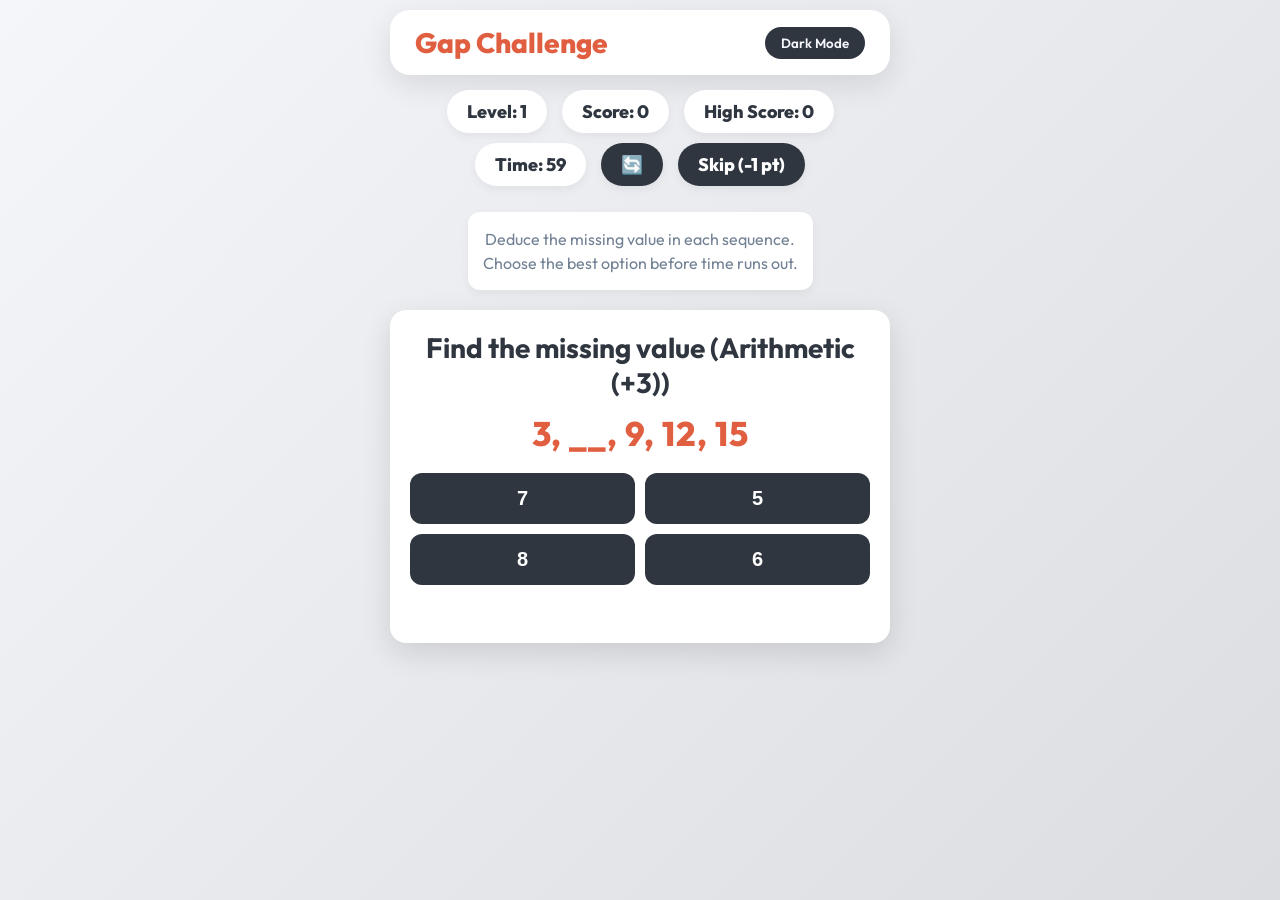
==== games/gap.html @ eac1f6e7 "Add Gap Challenge deductive sequence game" ====
<!DOCTYPE html>
<html lang="en">
<head>
  <meta charset="UTF-8">
  <meta name="viewport" content="width=device-width, initial-scale=1.0, maximum-scale=1.0, user-scalable=no">
  <link rel="stylesheet" href="../css/game.css">
  <title>Gap Challenge</title>
</head>
<body>
  <div class="header-container">
    <h2>Gap Challenge</h2>
    <button id="theme-toggle">Dark Mode</button>
  </div>

  <div class="stats-container">
    <p id="level-display">Level: 1</p>
    <p id="score-display">Score: 0</p>
    <p id="highscore-display">High Score: 0</p>
  </div>

  <div class="stats-container">
    <p id="timer">Time: 60</p>
    <button id="restart-btn" class="skip-btn" title="Restart Challenge" aria-label="Restart Challenge">🔄</button>
    <button id="skip-btn" class="skip-btn">Skip (-1 pt)</button>
  </div>

  <p class="instructions">
    Deduce the missing value in each sequence.<br>
    Choose the best option before time runs out.
  </p>

  <section class="gap-panel" aria-live="polite">
    <h3 id="prompt-title">Find the missing value</h3>
    <p id="sequence-text" class="gap-sequence">2, 4, __, 8, 10</p>
    <div id="options" class="gap-options"></div>
    <p id="feedback" class="gap-feedback"></p>
  </section>

  <div id="level-overlay" class="overlay">
    <div class="overlay-content">
      <h3 id="overlay-message">Correct!</h3>
      <button id="next-level-btn">Next Level</button>
    </div>
  </div>

  <script src="../js/games/gap.js"></script>
</body>
</html>
---- css/game.css ----
@import url("https://fonts.googleapis.com/css2?family=Outfit:wght@400;600;800&display=swap");

:root {
  --bg-top: #f5f6fa;
  --bg-bottom: #dcdde1;
  --text-main: #2f3640;
  --text-muted: #718093;
  --header-text: #e15f41;
  --cell-bg: #f5f6fa;
  --cell-border: #718093;
  --board-bg: #fff;
  --overlay-bg: rgba(255, 255, 255, 0.85);

  --block-1: #1dd1a1;
  --block-2: #5f27cd;
  --locked-bg: #bdc3c7;
}

[data-theme="dark"] {
  --bg-top: #192a56;
  --bg-bottom: #273c75;
  --text-main: #f5f6fa;
  --text-muted: #dcdde1;
  --header-text: #ffb142;
  --cell-bg: #353b48;
  --cell-border: #f5f6fa;
  --board-bg: #2f3640;
  --overlay-bg: rgba(0, 0, 0, 0.85);

  --block-1: #10ac84;
  --block-2: #341f97;
  --locked-bg: #718093;
}

body {
  font-family: "Outfit", sans-serif;
  text-align: center;
  background: linear-gradient(135deg, var(--bg-top), var(--bg-bottom));
  margin: 0;
  color: var(--text-main);
  min-height: 100vh;
  transition: all 0.3s ease;
  display: flex;
  flex-direction: column;
  align-items: center;
  padding: 10px;
  overflow-x: hidden;
  box-sizing: border-box;
}

/* Header */
.header-container {
  display: flex;
  justify-content: space-between;
  align-items: center;
  flex-wrap: nowrap;
  width: 100%;
  max-width: 500px;
  background: var(--board-bg);
  padding: clamp(10px, 3vw, 15px) clamp(15px, 4vw, 25px);
  border-radius: 20px;
  box-shadow: 0 10px 30px rgba(0, 0, 0, 0.1);
  box-sizing: border-box;
  margin-bottom: 15px;
}

h2 {
  margin: 0;
  font-size: clamp(20px, 5vw, 28px);
  color: var(--header-text);
  font-weight: 800;
  white-space: nowrap;
}

/* Theme Toggle */
#theme-toggle {
  background: var(--text-main);
  color: var(--bg-top);
  border: none;
  padding: 8px 16px;
  border-radius: 20px;
  font-family: "Outfit", sans-serif;
  font-weight: 600;
  cursor: pointer;
  transition:
    transform 0.2s,
    background 0.3s,
    color 0.3s;
}

#theme-toggle:hover {
  transform: scale(1.05);
}

/* Stats */
.stats-container {
  display: flex;
  justify-content: center;
  align-items: center;
  flex-wrap: nowrap;
  width: 100%;
  max-width: 500px;
  gap: clamp(5px, 2vw, 15px);
  margin-bottom: 10px;
}

#timer,
#moves,
#level-display,
#score-display,
#highscore-display {
  font-size: clamp(12px, 3.5vw, 18px);
  font-weight: 800;
  margin: 0;
  padding: clamp(5px, 1.5vw, 10px) clamp(10px, 3vw, 20px);
  background: var(--board-bg);
  border-radius: 30px;
  white-space: nowrap;
  box-shadow: 0 4px 10px rgba(0, 0, 0, 0.05);
  transition: background 0.3s;
}

.skip-btn {
  background: var(--text-main);
  color: var(--board-bg);
  border: none;
  font-family: inherit;
  border-radius: 30px;
  padding: clamp(5px, 1.5vw, 10px) clamp(10px, 3vw, 20px);
  font-weight: 800;
  white-space: nowrap;
  font-size: clamp(12px, 3.5vw, 18px);
  cursor: pointer;
  transition: all 0.2s;
  box-shadow: 0 4px 10px rgba(0, 0, 0, 0.05);
}

.skip-btn:hover {
  transform: translateY(-2px);
  opacity: 0.9;
}

p.instructions {
  color: var(--text-muted);
  font-size: 16px;
  line-height: 1.5;
  max-width: 500px;
  background: var(--board-bg);
  padding: 15px;
  border-radius: 12px;
  box-shadow: 0 4px 10px rgba(0, 0, 0, 0.05);
  margin-bottom: 20px;
}

/* Grid Container */
.grid {
  display: grid;
  gap: 6px;
  justify-content: center;
  padding: 15px;
  background: var(--board-bg);
  border-radius: 16px;
  box-shadow: 0 10px 30px rgba(0, 0, 0, 0.15);
  transition: background 0.3s;
  width: 100%;
  max-width: 340px;
  box-sizing: border-box;
}

/* Cells */
.cell {
  width: 100%;
  aspect-ratio: 1;
  max-width: 70px;
  max-height: 70px;
  background: var(--cell-bg);
  border-radius: 12px;
  position: relative;
  border: 3px solid var(--cell-border);
  box-sizing: border-box;
  transition: all 0.2s;
  display: flex !important;
  align-items: center;
  justify-content: center;
  cursor: pointer;
  touch-action: manipulation;
  -webkit-tap-highlight-color: transparent;
}

/* Ball */
.ball {
  background: radial-gradient(circle at 30% 30%, #ff6b6b, #c0392b) !important;
  border-radius: 50% !important;
  box-shadow:
    inset -2px -2px 6px rgba(0, 0, 0, 0.3),
    0 4px 8px rgba(0, 0, 0, 0.3) !important;
  transform: scale(0.8);
  border: none !important;
}

/* Exit */
.exit {
  background: radial-gradient(circle, #000 40%, #2f3640) !important;
  border-radius: 50% !important;
  box-shadow: 0 0 15px rgba(0, 0, 0, 0.5) !important;
  transform: scale(0.9);
  animation: pulse 2s infinite;
  border: 2px solid #e15f41 !important;
}

@keyframes pulse {
  0% {
    transform: scale(0.9);
  }
  50% {
    transform: scale(1);
  }
  100% {
    transform: scale(0.9);
  }
}

/* Unified Blocks */
.block {
  border-radius: 8px !important;
  border: none !important;
  box-shadow: inset 0 0 15px rgba(0, 0, 0, 0.2) !important;
  z-index: 2;
}

.block-color-0 {
  background: #10ac84 !important;
}
.block-color-1 {
  background: #5f27cd !important;
}
.block-color-2 {
  background: #ff9f43 !important;
}
.block-color-3 {
  background: #0abde3 !important;
}
.block-color-4 {
  background: #ee5253 !important;
}
.block-color-5 {
  background: #feca57 !important;
}

/* Bridge the gaps */
.bridge-right::after {
  content: "";
  position: absolute;
  top: 0;
  bottom: 0;
  right: -6px; /* gap size */
  width: 6px;
  background: inherit;
  z-index: 5;
}

.bridge-bottom::before {
  content: "";
  position: absolute;
  left: 0;
  right: 0;
  bottom: -6px; /* gap size */
  height: 6px;
  background: inherit;
  z-index: 5;
}

/* Remove internal borders */
.bridge-right {
  border-top-right-radius: 0 !important;
  border-bottom-right-radius: 0 !important;
}
.unborder-left {
  border-top-left-radius: 0 !important;
  border-bottom-left-radius: 0 !important;
}
.bridge-bottom {
  border-bottom-left-radius: 0 !important;
  border-bottom-right-radius: 0 !important;
}
.unborder-top {
  border-top-left-radius: 0 !important;
  border-top-right-radius: 0 !important;
}

/* Selected */
.selected {
  filter: brightness(1.3) drop-shadow(0 0 10px #fbc531) !important;
  z-index: 15 !important;
}

/* Locked tiles */
.locked {
  background: repeating-linear-gradient(45deg, var(--locked-bg), var(--locked-bg) 10px, rgba(0,0,0,0.15) 10px, rgba(0,0,0,0.15) 20px) !important;
  border-color: transparent !important;
  box-shadow: inset 0 0 15px rgba(0,0,0,0.3) !important;
}
.locked::after {
  content: "⊘";
  position: absolute;
  top: 50%;
  left: 50%;
  transform: translate(-50%, -50%);
  font-size: clamp(20px, 6vw, 28px);
  color: rgba(255, 255, 255, 0.6);
}

/* Arrows for mouse moves */
.arrow {
  cursor: pointer;
  font-size: clamp(24px, 8vw, 36px);
  font-weight: bold;
  color: var(--text-main);
  text-shadow:
    0 0 5px var(--board-bg),
    0 0 10px var(--board-bg);
  background: transparent;
  user-select: none;
  z-index: 20;
  display: flex !important;
  align-items: center;
  justify-content: center;
  font-family: Arial, "Segoe UI", sans-serif;
  transition: transform 0.15s ease-in-out;
}

.arrow:hover {
  transform: scale(1.3);
}

/* Overlay */
.overlay {
  position: fixed;
  top: 0;
  left: 0;
  right: 0;
  bottom: 0;
  background: rgba(0, 0, 0, 0.6);
  display: flex;
  align-items: center;
  justify-content: center;
  z-index: 100;
  opacity: 0;
  pointer-events: none;
  transition: opacity 0.4s ease;
  backdrop-filter: blur(8px);
  -webkit-backdrop-filter: blur(8px);
}

.overlay.active {
  opacity: 1;
  pointer-events: all;
}

.overlay-content {
  background: var(--board-bg);
  padding: clamp(30px, 5vw, 40px);
  border-radius: 24px;
  text-align: center;
  box-shadow: 0 25px 50px rgba(0, 0, 0, 0.5);
  transform: scale(0.9) translateY(20px);
  transition: transform 0.4s cubic-bezier(0.175, 0.885, 0.32, 1.275), background 0.3s;
  border: 1px solid rgba(255, 255, 255, 0.1);
}

.overlay.active .overlay-content {
  transform: scale(1) translateY(0);
}

.overlay-content h3 {
  font-size: 36px;
  margin-top: 0;
  color: var(--header-text);
}

#next-level-btn {
  background: var(--header-text);
  color: #fff;
  border: none;
  padding: 15px 30px;
  font-size: 20px;
  font-weight: 600;
  border-radius: 30px;
  cursor: pointer;
  font-family: inherit;
  transition:
    transform 0.2s,
    box-shadow 0.2s;
}

#next-level-btn:hover {
  transform: translateY(-2px);
  box-shadow: 0 5px 15px rgba(0, 0, 0, 0.2);
}

/* Gap Challenge */
.gap-panel {
  width: 100%;
  max-width: 500px;
  background: var(--board-bg);
  border-radius: 16px;
  box-shadow: 0 10px 30px rgba(0, 0, 0, 0.12);
  padding: 20px;
  box-sizing: border-box;
}

.gap-panel h3 {
  margin: 0 0 12px 0;
  font-size: clamp(20px, 4.5vw, 28px);
}

.gap-sequence {
  margin: 0;
  font-size: clamp(20px, 6vw, 34px);
  letter-spacing: 1px;
  font-weight: 800;
  color: var(--header-text);
}

.gap-options {
  margin-top: 18px;
  display: grid;
  grid-template-columns: repeat(2, minmax(120px, 1fr));
  gap: 10px;
}

.gap-option {
  border: none;
  border-radius: 12px;
  padding: 14px;
  background: var(--text-main);
  color: var(--board-bg);
  font-weight: 800;
  font-size: clamp(16px, 4vw, 20px);
  cursor: pointer;
  transition: transform 0.2s ease, opacity 0.2s ease;
}

.gap-option:hover:not(:disabled) {
  transform: translateY(-2px);
  opacity: 0.9;
}

.gap-option:disabled {
  cursor: not-allowed;
  opacity: 0.7;
}

.gap-feedback {
  min-height: 24px;
  margin: 14px 0 0;
  font-weight: 700;
  color: var(--text-muted);
}
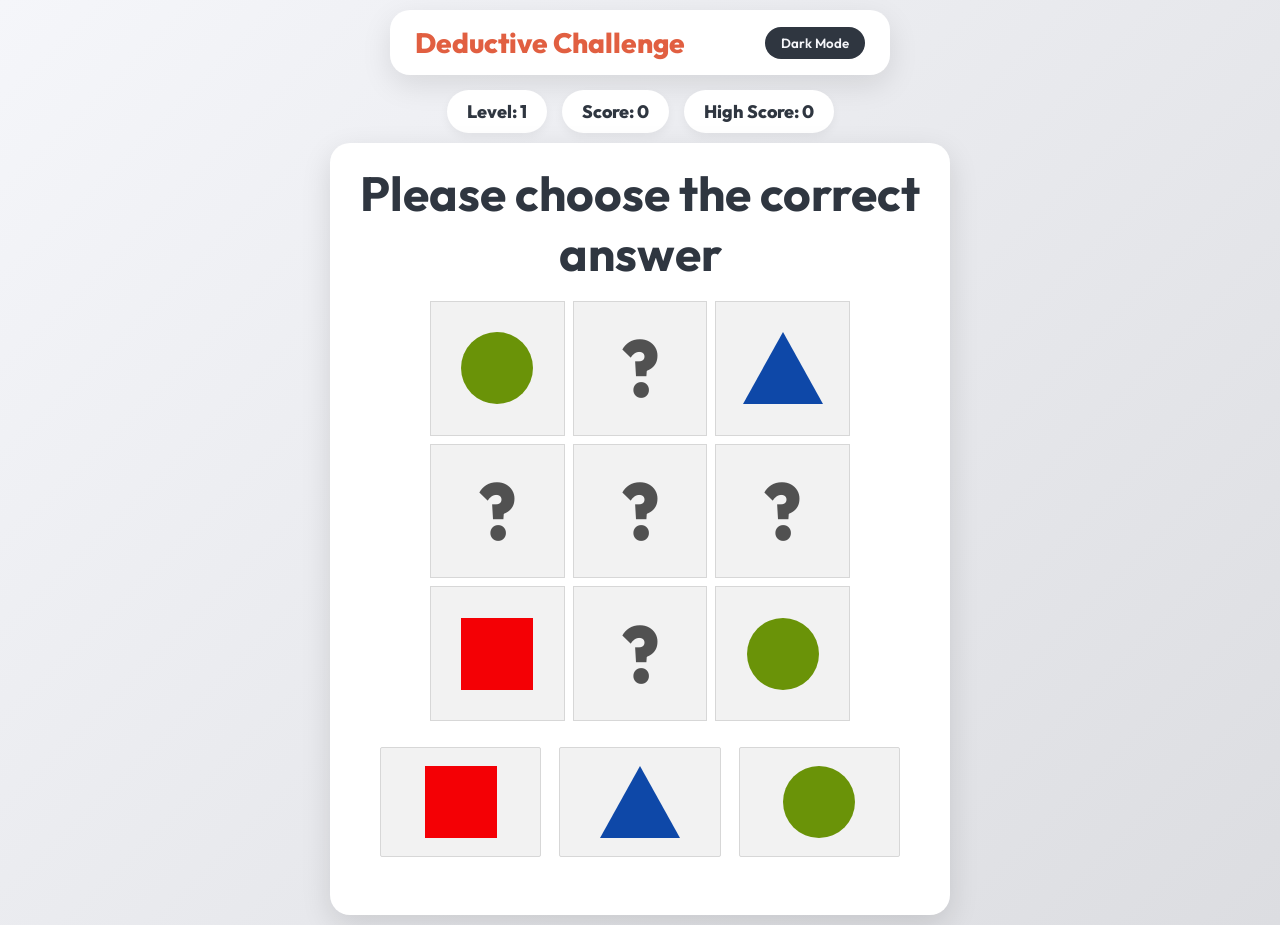
==== commit 4daf4401: "Redesign gap game as visual deductive shape challenge" ====
--- a/games/gap.html
+++ b/games/gap.html
@@ -4,11 +4,11 @@
   <meta charset="UTF-8">
   <meta name="viewport" content="width=device-width, initial-scale=1.0, maximum-scale=1.0, user-scalable=no">
   <link rel="stylesheet" href="../css/game.css">
-  <title>Gap Challenge</title>
+  <title>Deductive Challenge</title>
 </head>
 <body>
   <div class="header-container">
-    <h2>Gap Challenge</h2>
+    <h2>Deductive Challenge</h2>
     <button id="theme-toggle">Dark Mode</button>
   </div>
 
@@ -18,28 +18,20 @@
     <p id="highscore-display">High Score: 0</p>
   </div>
 
-  <div class="stats-container">
-    <p id="timer">Time: 60</p>
-    <button id="restart-btn" class="skip-btn" title="Restart Challenge" aria-label="Restart Challenge">🔄</button>
-    <button id="skip-btn" class="skip-btn">Skip (-1 pt)</button>
-  </div>
+  <section class="deductive-panel" aria-live="polite">
+    <h3 class="deductive-title">Please choose the correct answer</h3>
 
-  <p class="instructions">
-    Deduce the missing value in each sequence.<br>
-    Choose the best option before time runs out.
-  </p>
+    <div id="deductive-grid" class="deductive-grid"></div>
 
-  <section class="gap-panel" aria-live="polite">
-    <h3 id="prompt-title">Find the missing value</h3>
-    <p id="sequence-text" class="gap-sequence">2, 4, __, 8, 10</p>
-    <div id="options" class="gap-options"></div>
+    <div id="deductive-options" class="deductive-options"></div>
+
     <p id="feedback" class="gap-feedback"></p>
   </section>
 
   <div id="level-overlay" class="overlay">
     <div class="overlay-content">
       <h3 id="overlay-message">Correct!</h3>
-      <button id="next-level-btn">Next Level</button>
+      <button id="next-level-btn">Next Puzzle</button>
     </div>
   </div>
 
--- a/css/game.css
+++ b/css/game.css
@@ -457,3 +457,115 @@
   font-weight: 700;
   color: var(--text-muted);
 }
+
+/* Deductive Challenge */
+.deductive-panel {
+  width: 100%;
+  max-width: 620px;
+  background: var(--board-bg);
+  border-radius: 20px;
+  box-shadow: 0 10px 30px rgba(0, 0, 0, 0.12);
+  padding: 20px;
+  box-sizing: border-box;
+}
+
+.deductive-title {
+  margin: 0 0 18px;
+  font-size: clamp(24px, 5vw, 48px);
+}
+
+.deductive-grid {
+  width: min(420px, 94vw);
+  margin: 0 auto;
+  display: grid;
+  grid-template-columns: repeat(3, 1fr);
+  gap: 8px;
+}
+
+.deductive-cell {
+  aspect-ratio: 1;
+  background: #f2f2f2;
+  border: 1px solid #d7d7d7;
+  display: flex;
+  align-items: center;
+  justify-content: center;
+}
+
+.missing-mark {
+  font-size: clamp(42px, 9vw, 78px);
+  font-weight: 800;
+  color: #515151;
+}
+
+.deductive-options {
+  width: min(520px, 100%);
+  margin: 26px auto 0;
+  display: grid;
+  grid-template-columns: repeat(3, minmax(90px, 1fr));
+  gap: 18px;
+}
+
+.deductive-option {
+  background: #f2f2f2;
+  border: 1px solid #d7d7d7;
+  border-radius: 2px;
+  padding: 16px;
+  min-height: 110px;
+  display: flex;
+  align-items: center;
+  justify-content: center;
+  cursor: pointer;
+  transition: transform 0.15s ease;
+}
+
+.deductive-option:hover:not(:disabled) {
+  transform: translateY(-2px);
+}
+
+.token {
+  width: 72px;
+  height: 72px;
+}
+
+.token.circle {
+  border-radius: 50%;
+}
+
+.token.square {
+  border-radius: 0;
+}
+
+.token.triangle {
+  width: 0;
+  height: 0;
+  border-left: 40px solid transparent;
+  border-right: 40px solid transparent;
+  border-bottom: 72px solid #0e48a8;
+}
+
+.token.green.circle,
+.token.green.square {
+  background: #6a9308;
+}
+
+.token.red.circle,
+.token.red.square {
+  background: #f40005;
+}
+
+.token.blue.circle,
+.token.blue.square {
+  background: #0e48a8;
+}
+
+.token.blue.triangle {
+  border-bottom-color: #0e48a8;
+}
+
+.token.green.triangle {
+  border-bottom-color: #6a9308;
+}
+
+.token.red.triangle {
+  border-bottom-color: #f40005;
+}
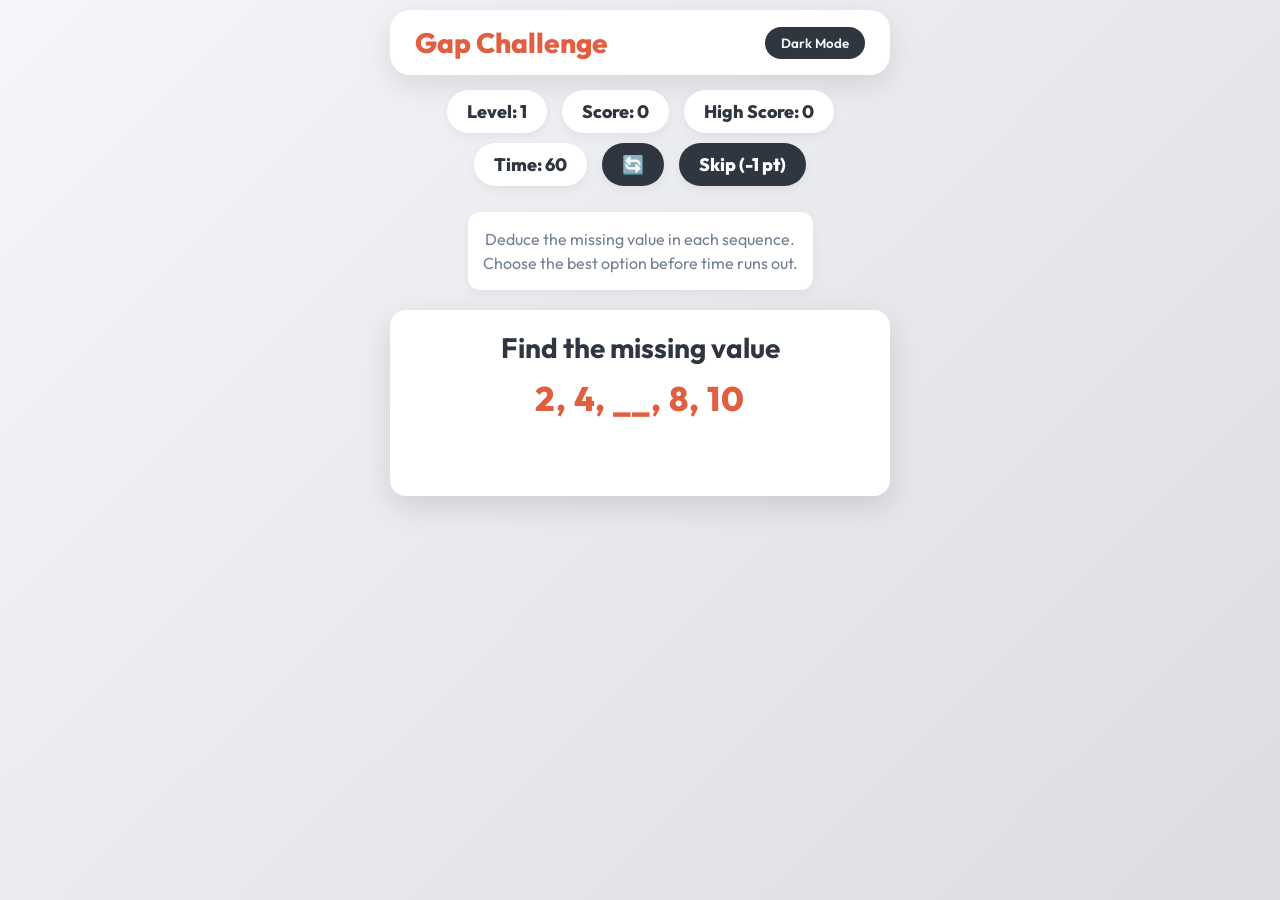
==== commit 7aa97739: "Merge branch 'main' into codex/create-new-game-gap-challenge-u7i5uj" ====
--- a/games/gap.html
+++ b/games/gap.html
@@ -4,11 +4,11 @@
   <meta charset="UTF-8">
   <meta name="viewport" content="width=device-width, initial-scale=1.0, maximum-scale=1.0, user-scalable=no">
   <link rel="stylesheet" href="../css/game.css">
-  <title>Deductive Challenge</title>
+  <title>Gap Challenge</title>
 </head>
 <body>
   <div class="header-container">
-    <h2>Deductive Challenge</h2>
+    <h2>Gap Challenge</h2>
     <button id="theme-toggle">Dark Mode</button>
   </div>
 
@@ -18,20 +18,28 @@
     <p id="highscore-display">High Score: 0</p>
   </div>
 
-  <section class="deductive-panel" aria-live="polite">
-    <h3 class="deductive-title">Please choose the correct answer</h3>
+  <div class="stats-container">
+    <p id="timer">Time: 60</p>
+    <button id="restart-btn" class="skip-btn" title="Restart Challenge" aria-label="Restart Challenge">🔄</button>
+    <button id="skip-btn" class="skip-btn">Skip (-1 pt)</button>
+  </div>
 
-    <div id="deductive-grid" class="deductive-grid"></div>
+  <p class="instructions">
+    Deduce the missing value in each sequence.<br>
+    Choose the best option before time runs out.
+  </p>
 
-    <div id="deductive-options" class="deductive-options"></div>
-
+  <section class="gap-panel" aria-live="polite">
+    <h3 id="prompt-title">Find the missing value</h3>
+    <p id="sequence-text" class="gap-sequence">2, 4, __, 8, 10</p>
+    <div id="options" class="gap-options"></div>
     <p id="feedback" class="gap-feedback"></p>
   </section>
 
   <div id="level-overlay" class="overlay">
     <div class="overlay-content">
       <h3 id="overlay-message">Correct!</h3>
-      <button id="next-level-btn">Next Puzzle</button>
+      <button id="next-level-btn">Next Level</button>
     </div>
   </div>
 
--- a/css/game.css
+++ b/css/game.css
@@ -457,115 +457,3 @@
   font-weight: 700;
   color: var(--text-muted);
 }
-
-/* Deductive Challenge */
-.deductive-panel {
-  width: 100%;
-  max-width: 620px;
-  background: var(--board-bg);
-  border-radius: 20px;
-  box-shadow: 0 10px 30px rgba(0, 0, 0, 0.12);
-  padding: 20px;
-  box-sizing: border-box;
-}
-
-.deductive-title {
-  margin: 0 0 18px;
-  font-size: clamp(24px, 5vw, 48px);
-}
-
-.deductive-grid {
-  width: min(420px, 94vw);
-  margin: 0 auto;
-  display: grid;
-  grid-template-columns: repeat(3, 1fr);
-  gap: 8px;
-}
-
-.deductive-cell {
-  aspect-ratio: 1;
-  background: #f2f2f2;
-  border: 1px solid #d7d7d7;
-  display: flex;
-  align-items: center;
-  justify-content: center;
-}
-
-.missing-mark {
-  font-size: clamp(42px, 9vw, 78px);
-  font-weight: 800;
-  color: #515151;
-}
-
-.deductive-options {
-  width: min(520px, 100%);
-  margin: 26px auto 0;
-  display: grid;
-  grid-template-columns: repeat(3, minmax(90px, 1fr));
-  gap: 18px;
-}
-
-.deductive-option {
-  background: #f2f2f2;
-  border: 1px solid #d7d7d7;
-  border-radius: 2px;
-  padding: 16px;
-  min-height: 110px;
-  display: flex;
-  align-items: center;
-  justify-content: center;
-  cursor: pointer;
-  transition: transform 0.15s ease;
-}
-
-.deductive-option:hover:not(:disabled) {
-  transform: translateY(-2px);
-}
-
-.token {
-  width: 72px;
-  height: 72px;
-}
-
-.token.circle {
-  border-radius: 50%;
-}
-
-.token.square {
-  border-radius: 0;
-}
-
-.token.triangle {
-  width: 0;
-  height: 0;
-  border-left: 40px solid transparent;
-  border-right: 40px solid transparent;
-  border-bottom: 72px solid #0e48a8;
-}
-
-.token.green.circle,
-.token.green.square {
-  background: #6a9308;
-}
-
-.token.red.circle,
-.token.red.square {
-  background: #f40005;
-}
-
-.token.blue.circle,
-.token.blue.square {
-  background: #0e48a8;
-}
-
-.token.blue.triangle {
-  border-bottom-color: #0e48a8;
-}
-
-.token.green.triangle {
-  border-bottom-color: #6a9308;
-}
-
-.token.red.triangle {
-  border-bottom-color: #f40005;
-}
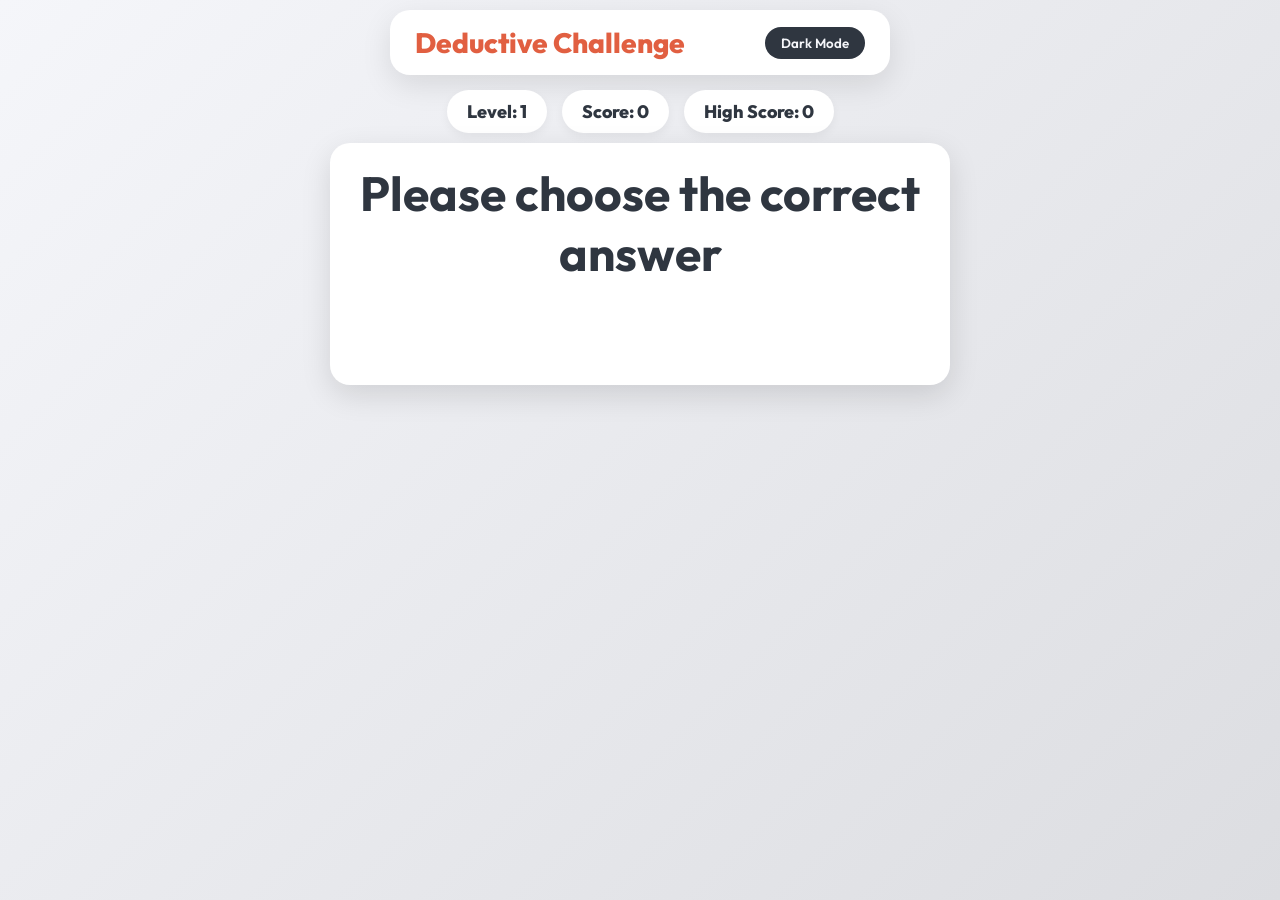
==== commit 2cf01ab3: "Rename 'Gap Challenge' to 'Deductive Challenge'" ====
--- a/games/gap.html
+++ b/games/gap.html
@@ -4,11 +4,11 @@
   <meta charset="UTF-8">
   <meta name="viewport" content="width=device-width, initial-scale=1.0, maximum-scale=1.0, user-scalable=no">
   <link rel="stylesheet" href="../css/game.css">
-  <title>Gap Challenge</title>
+  <title>Deductive Challenge</title>
 </head>
 <body>
   <div class="header-container">
-    <h2>Gap Challenge</h2>
+    <h2>Deductive Challenge</h2>
     <button id="theme-toggle">Dark Mode</button>
   </div>
 
@@ -18,28 +18,20 @@
     <p id="highscore-display">High Score: 0</p>
   </div>
 
-  <div class="stats-container">
-    <p id="timer">Time: 60</p>
-    <button id="restart-btn" class="skip-btn" title="Restart Challenge" aria-label="Restart Challenge">🔄</button>
-    <button id="skip-btn" class="skip-btn">Skip (-1 pt)</button>
-  </div>
+  <section class="deductive-panel" aria-live="polite">
+    <h3 class="deductive-title">Please choose the correct answer</h3>
 
-  <p class="instructions">
-    Deduce the missing value in each sequence.<br>
-    Choose the best option before time runs out.
-  </p>
+    <div id="deductive-grid" class="deductive-grid"></div>
 
-  <section class="gap-panel" aria-live="polite">
-    <h3 id="prompt-title">Find the missing value</h3>
-    <p id="sequence-text" class="gap-sequence">2, 4, __, 8, 10</p>
-    <div id="options" class="gap-options"></div>
+    <div id="deductive-options" class="deductive-options"></div>
+
     <p id="feedback" class="gap-feedback"></p>
   </section>
 
   <div id="level-overlay" class="overlay">
     <div class="overlay-content">
       <h3 id="overlay-message">Correct!</h3>
-      <button id="next-level-btn">Next Level</button>
+      <button id="next-level-btn">Next Puzzle</button>
     </div>
   </div>
 
--- a/css/game.css
+++ b/css/game.css
@@ -457,3 +457,115 @@
   font-weight: 700;
   color: var(--text-muted);
 }
+
+/* Deductive Challenge */
+.deductive-panel {
+  width: 100%;
+  max-width: 620px;
+  background: var(--board-bg);
+  border-radius: 20px;
+  box-shadow: 0 10px 30px rgba(0, 0, 0, 0.12);
+  padding: 20px;
+  box-sizing: border-box;
+}
+
+.deductive-title {
+  margin: 0 0 18px;
+  font-size: clamp(24px, 5vw, 48px);
+}
+
+.deductive-grid {
+  width: min(420px, 94vw);
+  margin: 0 auto;
+  display: grid;
+  grid-template-columns: repeat(3, 1fr);
+  gap: 8px;
+}
+
+.deductive-cell {
+  aspect-ratio: 1;
+  background: #f2f2f2;
+  border: 1px solid #d7d7d7;
+  display: flex;
+  align-items: center;
+  justify-content: center;
+}
+
+.missing-mark {
+  font-size: clamp(42px, 9vw, 78px);
+  font-weight: 800;
+  color: #515151;
+}
+
+.deductive-options {
+  width: min(520px, 100%);
+  margin: 26px auto 0;
+  display: grid;
+  grid-template-columns: repeat(3, minmax(90px, 1fr));
+  gap: 18px;
+}
+
+.deductive-option {
+  background: #f2f2f2;
+  border: 1px solid #d7d7d7;
+  border-radius: 2px;
+  padding: 16px;
+  min-height: 110px;
+  display: flex;
+  align-items: center;
+  justify-content: center;
+  cursor: pointer;
+  transition: transform 0.15s ease;
+}
+
+.deductive-option:hover:not(:disabled) {
+  transform: translateY(-2px);
+}
+
+.token {
+  width: 72px;
+  height: 72px;
+}
+
+.token.circle {
+  border-radius: 50%;
+}
+
+.token.square {
+  border-radius: 0;
+}
+
+.token.triangle {
+  width: 0;
+  height: 0;
+  border-left: 40px solid transparent;
+  border-right: 40px solid transparent;
+  border-bottom: 72px solid #0e48a8;
+}
+
+.token.green.circle,
+.token.green.square {
+  background: #6a9308;
+}
+
+.token.red.circle,
+.token.red.square {
+  background: #f40005;
+}
+
+.token.blue.circle,
+.token.blue.square {
+  background: #0e48a8;
+}
+
+.token.blue.triangle {
+  border-bottom-color: #0e48a8;
+}
+
+.token.green.triangle {
+  border-bottom-color: #6a9308;
+}
+
+.token.red.triangle {
+  border-bottom-color: #f40005;
+}
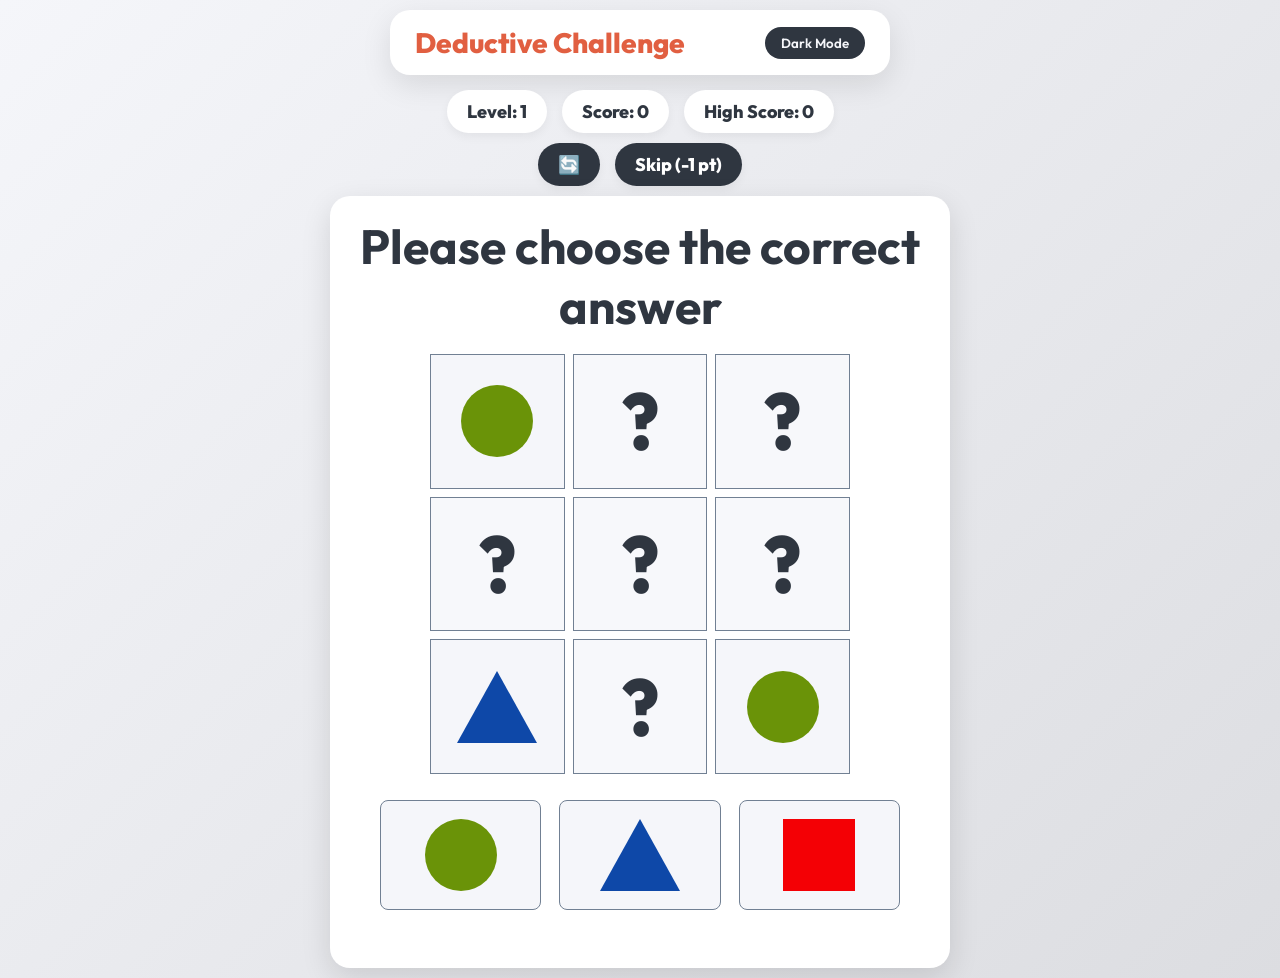
==== commit d1bab0d9: "Add restart and skip buttons to gap.html Added restart and skip buttons to the stats container." ====
--- a/games/gap.html
+++ b/games/gap.html
@@ -16,6 +16,11 @@
     <p id="level-display">Level: 1</p>
     <p id="score-display">Score: 0</p>
     <p id="highscore-display">High Score: 0</p>
+  </div>
+
+  <div class="stats-container">
+    <button id="restart-btn" class="skip-btn" title="Restart Challenge" aria-label="Restart Challenge">🔄</button>
+    <button id="skip-btn" class="skip-btn">Skip (-1 pt)</button>
   </div>
 
   <section class="deductive-panel" aria-live="polite">
--- a/css/game.css
+++ b/css/game.css
@@ -484,8 +484,8 @@
 
 .deductive-cell {
   aspect-ratio: 1;
-  background: #f2f2f2;
-  border: 1px solid #d7d7d7;
+  background: var(--cell-bg);
+  border: 1px solid var(--cell-border);
   display: flex;
   align-items: center;
   justify-content: center;
@@ -494,7 +494,7 @@
 .missing-mark {
   font-size: clamp(42px, 9vw, 78px);
   font-weight: 800;
-  color: #515151;
+  color: var(--text-main);
 }
 
 .deductive-options {
@@ -506,20 +506,30 @@
 }
 
 .deductive-option {
-  background: #f2f2f2;
-  border: 1px solid #d7d7d7;
-  border-radius: 2px;
+  background: var(--cell-bg);
+  border: 1px solid var(--cell-border);
+  border-radius: 8px;
   padding: 16px;
   min-height: 110px;
   display: flex;
   align-items: center;
   justify-content: center;
   cursor: pointer;
-  transition: transform 0.15s ease;
+  transition: transform 0.15s ease, opacity 0.2s ease;
 }
 
 .deductive-option:hover:not(:disabled) {
   transform: translateY(-2px);
+}
+
+
+.deductive-option:disabled {
+  cursor: not-allowed;
+  opacity: 0.7;
+}
+
+.deductive-cell.missing {
+  background: color-mix(in srgb, var(--cell-bg) 80%, var(--board-bg) 20%);
 }
 
 .token {
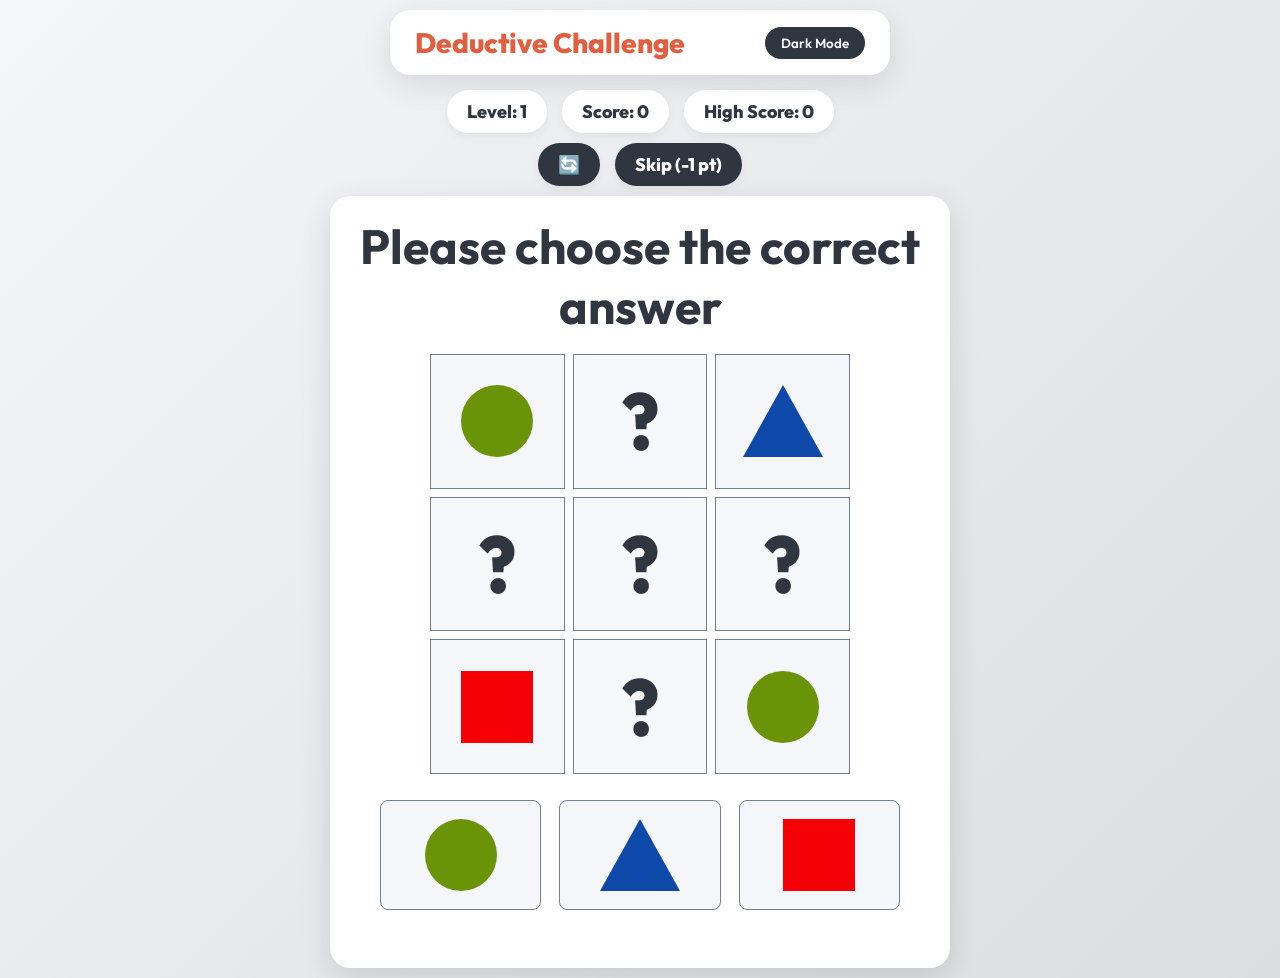
==== commit a812b3e4: "Update gap.html" ====
--- a/games/gap.html
+++ b/games/gap.html
@@ -4,7 +4,7 @@
   <meta charset="UTF-8">
   <meta name="viewport" content="width=device-width, initial-scale=1.0, maximum-scale=1.0, user-scalable=no">
   <link rel="stylesheet" href="../css/game.css">
-  <title>Deductive Challenge</title>
+  <title>Gap Challenge</title>
 </head>
 <body>
   <div class="header-container">
